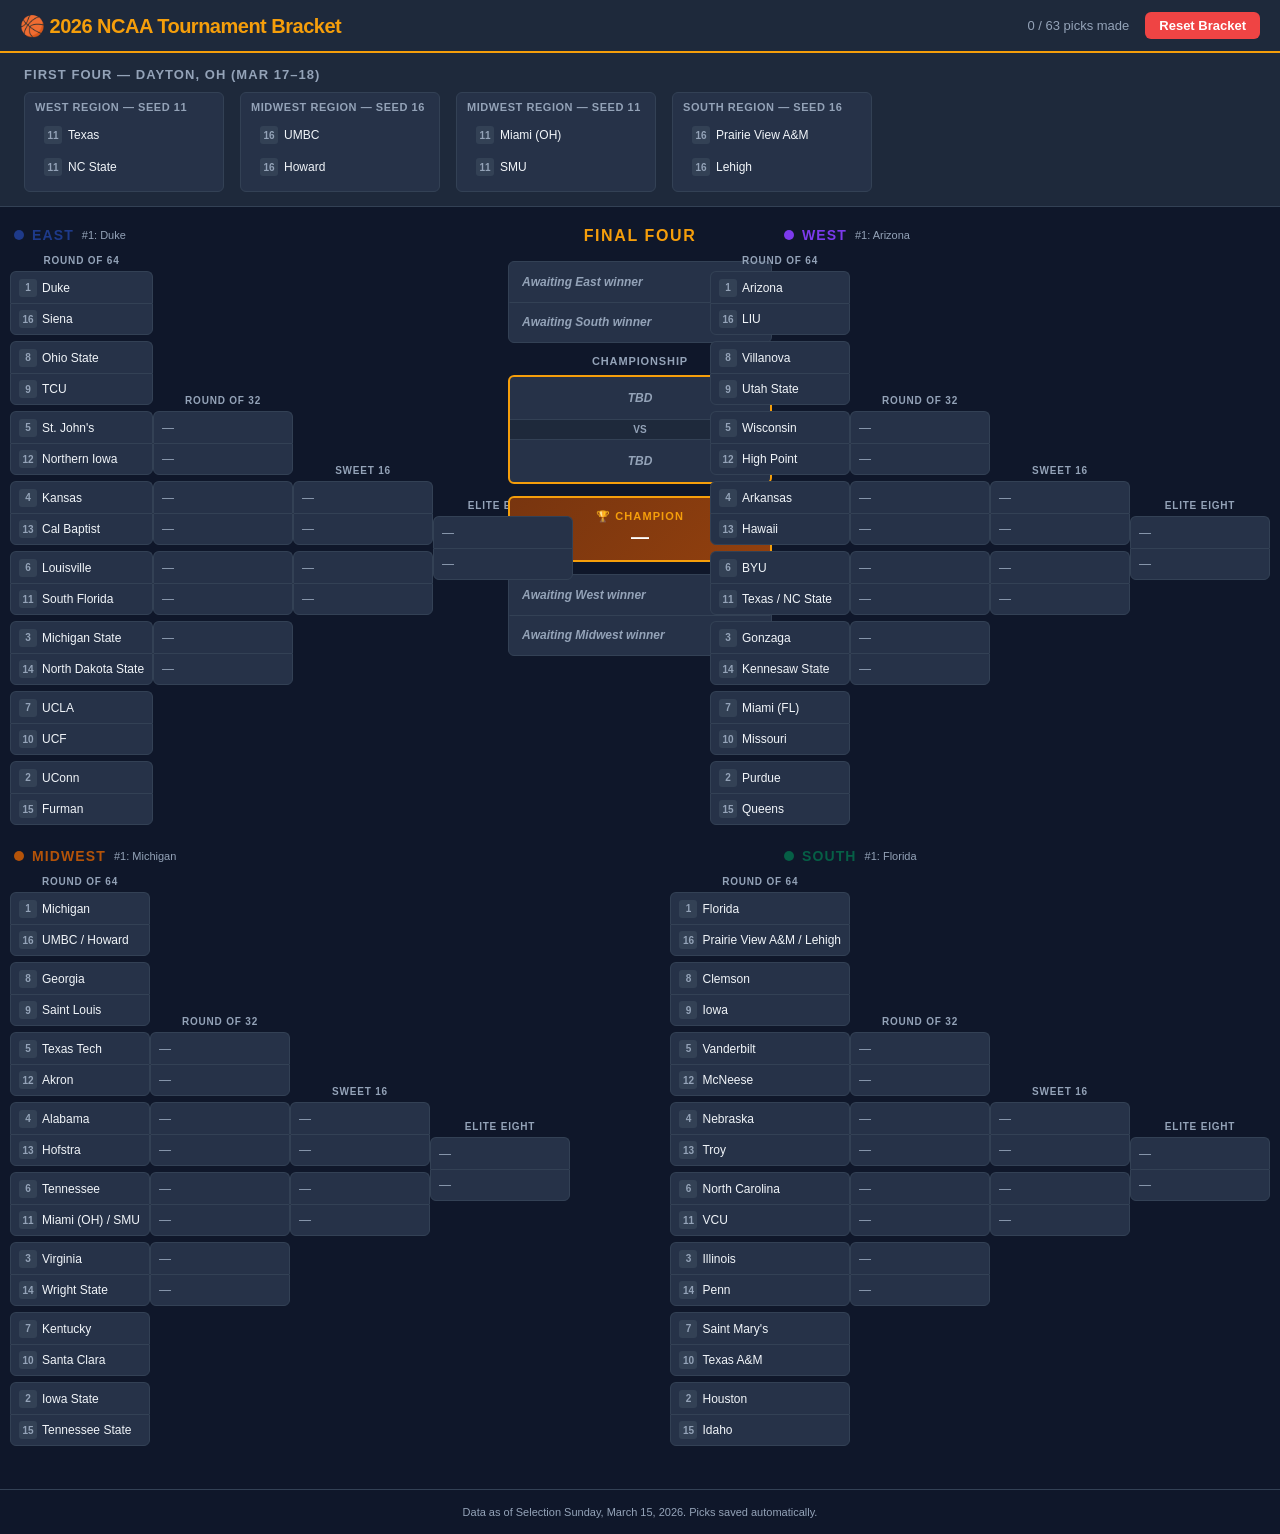
==== index.html @ 2872cae7 "Add 2026 NCAA March Madness bracket web app - data.js: All 68 teams seeded across East/West/Midwest/" ====
<!DOCTYPE html>
<html lang="en">
<head>
  <meta charset="UTF-8" />
  <meta name="viewport" content="width=device-width, initial-scale=1.0" />
  <title>2026 March Madness Bracket</title>
  <link rel="stylesheet" href="styles.css" />
</head>
<body>
  <header>
    <div class="header-inner">
      <h1>🏀 2026 NCAA Tournament Bracket</h1>
      <div class="header-actions">
        <span id="pick-counter">0 / 63 picks made</span>
        <button id="reset-btn" class="btn btn-danger">Reset Bracket</button>
      </div>
    </div>
  </header>

  <!-- First Four -->
  <section id="first-four-section">
    <h2 class="section-title">First Four — Dayton, OH (Mar 17–18)</h2>
    <div id="first-four-games" class="first-four-grid"></div>
  </section>

  <!-- Main Bracket -->
  <main id="bracket-container">
    <!-- Left side: East + Midwest -->
    <div class="bracket-side left-side">
      <div id="region-east" class="region-wrapper"></div>
      <div id="region-midwest" class="region-wrapper"></div>
    </div>

    <!-- Center: Final Four + Championship -->
    <div class="bracket-center">
      <div class="final-four-label">Final Four</div>
      <div class="championship-bracket">
        <div class="semifinal" id="semifinal1">
          <div class="sf-slot" id="sf1-slot1" data-side="1"></div>
          <div class="sf-connector"></div>
          <div class="sf-slot" id="sf1-slot2" data-side="2"></div>
        </div>

        <div class="championship-area">
          <div class="champ-label">Championship</div>
          <div class="champ-game">
            <div class="champ-slot" id="champ-slot1"></div>
            <div class="champ-vs">VS</div>
            <div class="champ-slot" id="champ-slot2"></div>
          </div>
          <div class="champion-display" id="champion-display">
            <div class="champion-label">🏆 Champion</div>
            <div class="champion-name" id="champion-name">—</div>
          </div>
        </div>

        <div class="semifinal" id="semifinal2">
          <div class="sf-slot" id="sf2-slot1" data-side="1"></div>
          <div class="sf-connector"></div>
          <div class="sf-slot" id="sf2-slot2" data-side="2"></div>
        </div>
      </div>
    </div>

    <!-- Right side: West + South -->
    <div class="bracket-side right-side">
      <div id="region-west" class="region-wrapper"></div>
      <div id="region-south" class="region-wrapper"></div>
    </div>
  </main>

  <footer>
    <p>Data as of Selection Sunday, March 15, 2026. Picks saved automatically.</p>
  </footer>

  <script src="data.js"></script>
  <script src="app.js"></script>
</body>
</html>
---- styles.css ----
/* =====================
   Reset & Variables
   ===================== */
*, *::before, *::after { box-sizing: border-box; margin: 0; padding: 0; }

:root {
  --bg: #0f172a;
  --surface: #1e293b;
  --surface2: #263248;
  --border: #334155;
  --text: #f1f5f9;
  --text-muted: #94a3b8;
  --accent: #f59e0b;
  --accent-hover: #fbbf24;
  --danger: #ef4444;
  --success: #22c55e;
  --radius: 6px;
  --team-h: 32px;
  --game-gap: 4px;
}

body {
  font-family: -apple-system, BlinkMacSystemFont, 'Segoe UI', sans-serif;
  background: var(--bg);
  color: var(--text);
  min-height: 100vh;
  font-size: 13px;
}

/* =====================
   Header
   ===================== */
header {
  background: var(--surface);
  border-bottom: 2px solid var(--accent);
  padding: 12px 20px;
  position: sticky;
  top: 0;
  z-index: 100;
}

.header-inner {
  display: flex;
  align-items: center;
  justify-content: space-between;
  max-width: 1800px;
  margin: 0 auto;
}

header h1 {
  font-size: 20px;
  font-weight: 700;
  color: var(--accent);
  letter-spacing: -0.5px;
}

.header-actions {
  display: flex;
  align-items: center;
  gap: 16px;
}

#pick-counter {
  color: var(--text-muted);
  font-size: 13px;
}

.btn {
  padding: 6px 14px;
  border: none;
  border-radius: var(--radius);
  font-size: 13px;
  font-weight: 600;
  cursor: pointer;
  transition: opacity 0.15s;
}
.btn:hover { opacity: 0.85; }
.btn-danger { background: var(--danger); color: #fff; }

/* =====================
   First Four Section
   ===================== */
#first-four-section {
  background: var(--surface);
  border-bottom: 1px solid var(--border);
  padding: 14px 24px;
}

.section-title {
  font-size: 13px;
  font-weight: 700;
  color: var(--text-muted);
  text-transform: uppercase;
  letter-spacing: 0.08em;
  margin-bottom: 10px;
}

.first-four-grid {
  display: flex;
  gap: 16px;
  flex-wrap: wrap;
}

.ff-game {
  background: var(--surface2);
  border: 1px solid var(--border);
  border-radius: var(--radius);
  padding: 8px 10px;
  min-width: 200px;
}

.ff-game-label {
  font-size: 11px;
  color: var(--text-muted);
  margin-bottom: 6px;
  font-weight: 600;
  text-transform: uppercase;
  letter-spacing: 0.05em;
}

.ff-team {
  display: flex;
  align-items: center;
  gap: 6px;
  height: var(--team-h);
  padding: 0 8px;
  border-radius: 4px;
  cursor: pointer;
  transition: background 0.12s;
  border: 1px solid transparent;
}
.ff-team:hover { background: rgba(245,158,11,0.15); border-color: var(--accent); }
.ff-team.picked { background: var(--accent); color: #000; font-weight: 700; }
.ff-team.picked .seed-badge { background: rgba(0,0,0,0.2); color: #000; }

/* =====================
   Main Bracket Layout
   ===================== */
#bracket-container {
  display: flex;
  align-items: flex-start;
  gap: 0;
  padding: 20px 10px;
  overflow-x: auto;
  min-height: calc(100vh - 160px);
}

.bracket-side {
  display: flex;
  flex-direction: column;
  gap: 20px;
  flex: 1;
  min-width: 0;
}

.bracket-side.left-side { align-items: flex-end; }
.bracket-side.right-side { align-items: flex-start; }

/* =====================
   Region
   ===================== */
.region-wrapper {
  width: 100%;
}

.region-header {
  display: flex;
  align-items: center;
  gap: 8px;
  margin-bottom: 10px;
  padding: 0 4px;
}

.region-dot {
  width: 10px;
  height: 10px;
  border-radius: 50%;
}

.region-name {
  font-size: 14px;
  font-weight: 700;
  text-transform: uppercase;
  letter-spacing: 0.08em;
}

.region-seed1 {
  font-size: 11px;
  color: var(--text-muted);
}

/* bracket rounds laid out as columns */
.bracket-rounds {
  display: flex;
  align-items: center;
}

/* For right-side regions, flip the direction */
.right-side .bracket-rounds { flex-direction: row-reverse; }

/* =====================
   Round Column
   ===================== */
.round-col {
  display: flex;
  flex-direction: column;
  justify-content: space-around;
}

.round-label {
  font-size: 10px;
  font-weight: 700;
  color: var(--text-muted);
  text-transform: uppercase;
  letter-spacing: 0.08em;
  text-align: center;
  padding: 2px 4px;
  white-space: nowrap;
}

/* =====================
   Game / Match
   ===================== */
.game {
  display: flex;
  flex-direction: column;
  margin: var(--game-gap) 2px;
  position: relative;
}

.team-slot {
  display: flex;
  align-items: center;
  gap: 5px;
  height: var(--team-h);
  padding: 0 8px;
  background: var(--surface2);
  border: 1px solid var(--border);
  border-radius: 0;
  cursor: default;
  position: relative;
  min-width: 140px;
  max-width: 180px;
  transition: background 0.12s, border-color 0.12s;
  user-select: none;
}

.team-slot:first-child { border-radius: var(--radius) var(--radius) 0 0; border-bottom: none; }
.team-slot:last-child  { border-radius: 0 0 var(--radius) var(--radius); }

.team-slot.clickable {
  cursor: pointer;
}
.team-slot.clickable:hover {
  background: rgba(245,158,11,0.12);
  border-color: var(--accent);
  z-index: 1;
}

.team-slot.picked {
  background: var(--accent);
  border-color: var(--accent-hover);
  color: #000;
  font-weight: 700;
}
.team-slot.picked .seed-badge {
  background: rgba(0,0,0,0.18);
  color: #000;
}

.team-slot.eliminated {
  opacity: 0.4;
}

.team-slot.empty {
  color: var(--text-muted);
  font-style: italic;
  cursor: default;
}

.seed-badge {
  display: inline-flex;
  align-items: center;
  justify-content: center;
  width: 18px;
  height: 18px;
  background: var(--border);
  color: var(--text-muted);
  border-radius: 3px;
  font-size: 10px;
  font-weight: 700;
  flex-shrink: 0;
}

.team-name {
  font-size: 12px;
  white-space: nowrap;
  overflow: hidden;
  text-overflow: ellipsis;
  flex: 1;
}

/* =====================
   Connector lines between rounds
   ===================== */
.connector-col {
  display: flex;
  flex-direction: column;
  justify-content: space-around;
  width: 14px;
  flex-shrink: 0;
}

.connector-pair {
  display: flex;
  flex-direction: column;
  align-items: center;
  flex: 1;
}

/* =====================
   Center: Final Four + Championship
   ===================== */
.bracket-center {
  flex-shrink: 0;
  width: 280px;
  display: flex;
  flex-direction: column;
  align-items: center;
  padding: 0 8px;
}

.final-four-label {
  font-size: 16px;
  font-weight: 800;
  color: var(--accent);
  text-transform: uppercase;
  letter-spacing: 0.1em;
  margin-bottom: 16px;
  text-align: center;
}

.championship-bracket {
  display: flex;
  flex-direction: column;
  align-items: center;
  gap: 12px;
  width: 100%;
}

.semifinal {
  width: 100%;
  background: var(--surface2);
  border: 1px solid var(--border);
  border-radius: var(--radius);
  overflow: hidden;
}

.sf-slot {
  display: flex;
  align-items: center;
  gap: 6px;
  height: 40px;
  padding: 0 12px;
  cursor: pointer;
  border: 1px solid transparent;
  transition: background 0.12s;
  font-size: 13px;
  font-weight: 600;
}
.sf-slot + .sf-slot { border-top: 1px solid var(--border); }
.sf-slot.has-team:hover { background: rgba(245,158,11,0.15); border-color: var(--accent); }
.sf-slot.picked { background: var(--accent); color: #000; font-weight: 700; }
.sf-slot.picked .seed-badge { background: rgba(0,0,0,0.18); color: #000; }
.sf-slot.empty { color: var(--text-muted); font-style: italic; cursor: default; }

.sf-connector {
  height: 1px;
  background: var(--border);
}

.championship-area {
  width: 100%;
  text-align: center;
}

.champ-label {
  font-size: 11px;
  font-weight: 700;
  color: var(--text-muted);
  text-transform: uppercase;
  letter-spacing: 0.08em;
  margin-bottom: 8px;
}

.champ-game {
  background: var(--surface2);
  border: 2px solid var(--accent);
  border-radius: var(--radius);
  overflow: hidden;
}

.champ-slot {
  display: flex;
  align-items: center;
  gap: 6px;
  height: 42px;
  padding: 0 14px;
  cursor: pointer;
  transition: background 0.12s;
  font-size: 13px;
  font-weight: 600;
}
.champ-slot + .champ-slot { border-top: 1px solid var(--border); }
.champ-slot.has-team:hover { background: rgba(245,158,11,0.2); }
.champ-slot.picked { background: var(--accent); color: #000; font-weight: 700; }
.champ-slot.picked .seed-badge { background: rgba(0,0,0,0.18); color: #000; }
.champ-slot.empty { color: var(--text-muted); font-style: italic; cursor: default; }

.champ-vs {
  text-align: center;
  padding: 4px 0;
  font-size: 10px;
  font-weight: 700;
  color: var(--text-muted);
  background: var(--surface);
  border-top: 1px solid var(--border);
  border-bottom: 1px solid var(--border);
}

.champion-display {
  margin-top: 12px;
  padding: 12px;
  background: linear-gradient(135deg, #78350f, #92400e);
  border: 2px solid var(--accent);
  border-radius: var(--radius);
  text-align: center;
}

.champion-label {
  font-size: 11px;
  font-weight: 700;
  color: var(--accent);
  text-transform: uppercase;
  letter-spacing: 0.1em;
  margin-bottom: 4px;
}

.champion-name {
  font-size: 18px;
  font-weight: 800;
  color: #fff;
}

/* =====================
   Footer
   ===================== */
footer {
  text-align: center;
  padding: 16px;
  color: var(--text-muted);
  font-size: 11px;
  border-top: 1px solid var(--border);
  margin-top: 20px;
}

/* =====================
   Responsive
   ===================== */
@media (max-width: 900px) {
  #bracket-container {
    flex-direction: column;
  }
  .bracket-side { align-items: stretch; }
  .bracket-center { width: 100%; }
  .team-slot { min-width: 120px; max-width: 160px; }
}
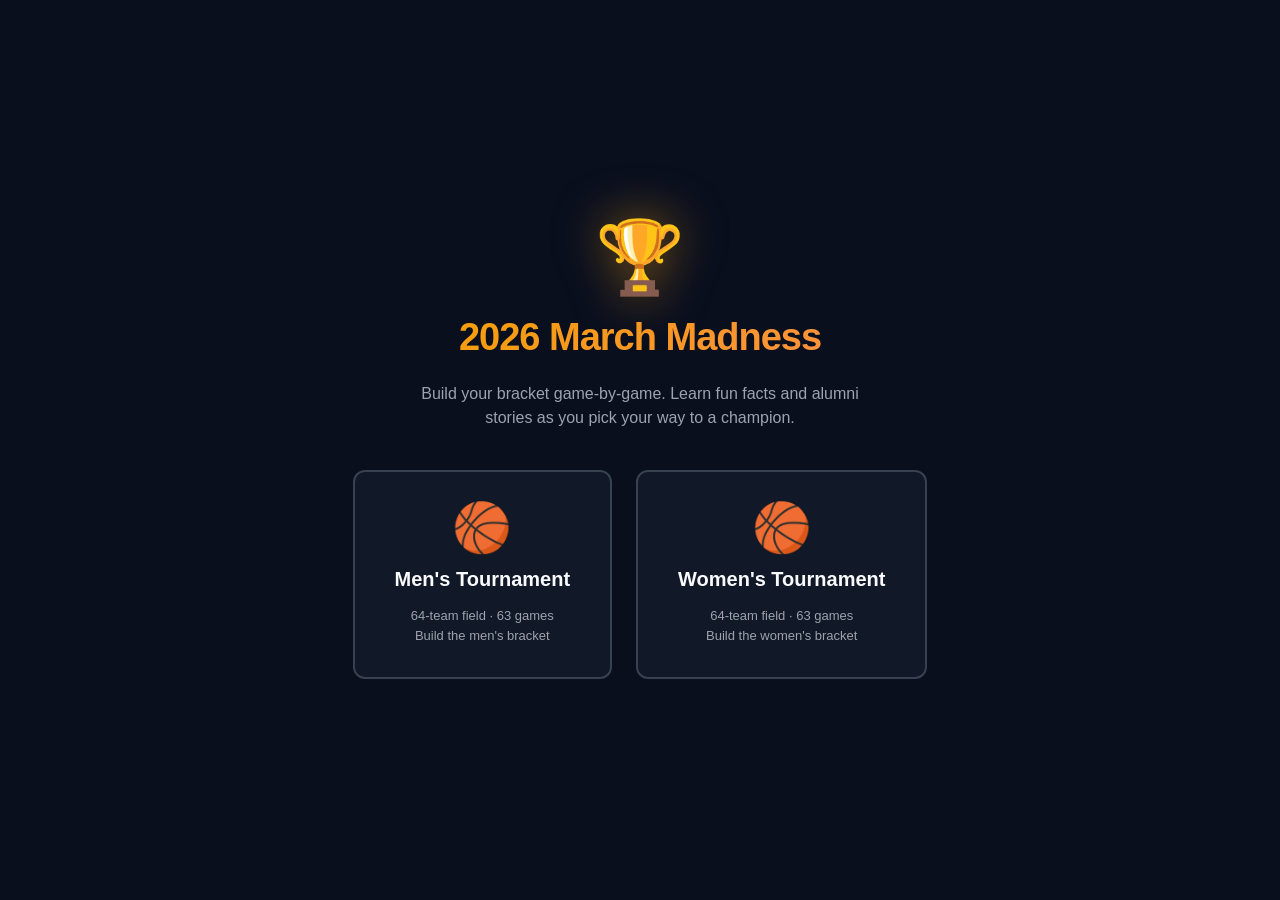
==== commit 60644a6b: "Rebuild as wizard-style bracket builder with school info cards - Replaced static bracket grid with a" ====
--- a/index.html
+++ b/index.html
@@ -3,76 +3,12 @@
 <head>
   <meta charset="UTF-8" />
   <meta name="viewport" content="width=device-width, initial-scale=1.0" />
-  <title>2026 March Madness Bracket</title>
+  <title>2026 March Madness Bracket Builder</title>
   <link rel="stylesheet" href="styles.css" />
 </head>
 <body>
-  <header>
-    <div class="header-inner">
-      <h1>🏀 2026 NCAA Tournament Bracket</h1>
-      <div class="header-actions">
-        <span id="pick-counter">0 / 63 picks made</span>
-        <button id="reset-btn" class="btn btn-danger">Reset Bracket</button>
-      </div>
-    </div>
-  </header>
-
-  <!-- First Four -->
-  <section id="first-four-section">
-    <h2 class="section-title">First Four — Dayton, OH (Mar 17–18)</h2>
-    <div id="first-four-games" class="first-four-grid"></div>
-  </section>
-
-  <!-- Main Bracket -->
-  <main id="bracket-container">
-    <!-- Left side: East + Midwest -->
-    <div class="bracket-side left-side">
-      <div id="region-east" class="region-wrapper"></div>
-      <div id="region-midwest" class="region-wrapper"></div>
-    </div>
-
-    <!-- Center: Final Four + Championship -->
-    <div class="bracket-center">
-      <div class="final-four-label">Final Four</div>
-      <div class="championship-bracket">
-        <div class="semifinal" id="semifinal1">
-          <div class="sf-slot" id="sf1-slot1" data-side="1"></div>
-          <div class="sf-connector"></div>
-          <div class="sf-slot" id="sf1-slot2" data-side="2"></div>
-        </div>
-
-        <div class="championship-area">
-          <div class="champ-label">Championship</div>
-          <div class="champ-game">
-            <div class="champ-slot" id="champ-slot1"></div>
-            <div class="champ-vs">VS</div>
-            <div class="champ-slot" id="champ-slot2"></div>
-          </div>
-          <div class="champion-display" id="champion-display">
-            <div class="champion-label">🏆 Champion</div>
-            <div class="champion-name" id="champion-name">—</div>
-          </div>
-        </div>
-
-        <div class="semifinal" id="semifinal2">
-          <div class="sf-slot" id="sf2-slot1" data-side="1"></div>
-          <div class="sf-connector"></div>
-          <div class="sf-slot" id="sf2-slot2" data-side="2"></div>
-        </div>
-      </div>
-    </div>
-
-    <!-- Right side: West + South -->
-    <div class="bracket-side right-side">
-      <div id="region-west" class="region-wrapper"></div>
-      <div id="region-south" class="region-wrapper"></div>
-    </div>
-  </main>
-
-  <footer>
-    <p>Data as of Selection Sunday, March 15, 2026. Picks saved automatically.</p>
-  </footer>
-
+  <div id="app"></div>
+  <script src="schools.js"></script>
   <script src="data.js"></script>
   <script src="app.js"></script>
 </body>
--- a/styles.css
+++ b/styles.css
@@ -1,477 +1,815 @@
-/* =====================
-   Reset & Variables
-   ===================== */
+/* =====================================================================
+   2026 March Madness Bracket Builder — Wizard UI
+   ===================================================================== */
+
 *, *::before, *::after { box-sizing: border-box; margin: 0; padding: 0; }
 
 :root {
-  --bg: #0f172a;
-  --surface: #1e293b;
-  --surface2: #263248;
-  --border: #334155;
-  --text: #f1f5f9;
-  --text-muted: #94a3b8;
+  --bg: #0a0f1e;
+  --surface: #111827;
+  --surface2: #1f2937;
+  --surface3: #374151;
+  --border: #374151;
+  --text: #f9fafb;
+  --text-muted: #9ca3af;
+  --text-dim: #6b7280;
   --accent: #f59e0b;
-  --accent-hover: #fbbf24;
+  --accent2: #fbbf24;
   --danger: #ef4444;
-  --success: #22c55e;
-  --radius: 6px;
-  --team-h: 32px;
-  --game-gap: 4px;
-}
+  --success: #10b981;
+  --radius: 12px;
+  --radius-sm: 8px;
+}
+
+html, body { height: 100%; }
 
 body {
-  font-family: -apple-system, BlinkMacSystemFont, 'Segoe UI', sans-serif;
+  font-family: -apple-system, BlinkMacSystemFont, 'Segoe UI', Roboto, sans-serif;
   background: var(--bg);
   color: var(--text);
   min-height: 100vh;
-  font-size: 13px;
-}
-
-/* =====================
-   Header
-   ===================== */
-header {
+  font-size: 14px;
+  line-height: 1.5;
+}
+
+#app { min-height: 100vh; display: flex; flex-direction: column; }
+
+/* =====================================================================
+   LANDING SCREEN
+   ===================================================================== */
+
+.landing {
+  flex: 1;
+  display: flex;
+  flex-direction: column;
+  align-items: center;
+  justify-content: center;
+  padding: 32px 20px;
+  text-align: center;
+  gap: 40px;
+}
+
+.landing-hero {
+  display: flex;
+  flex-direction: column;
+  align-items: center;
+  gap: 16px;
+}
+
+.landing-trophy {
+  font-size: 72px;
+  line-height: 1;
+  filter: drop-shadow(0 0 24px rgba(245,158,11,0.5));
+}
+
+.landing-title {
+  font-size: 38px;
+  font-weight: 800;
+  letter-spacing: -1px;
+  background: linear-gradient(135deg, #f59e0b, #fb923c);
+  -webkit-background-clip: text;
+  -webkit-text-fill-color: transparent;
+  background-clip: text;
+}
+
+.landing-subtitle {
+  font-size: 16px;
+  color: var(--text-muted);
+  max-width: 480px;
+}
+
+.tournament-cards {
+  display: flex;
+  gap: 24px;
+  flex-wrap: wrap;
+  justify-content: center;
+}
+
+.tournament-card {
   background: var(--surface);
-  border-bottom: 2px solid var(--accent);
+  border: 2px solid var(--border);
+  border-radius: var(--radius);
+  padding: 32px 40px;
+  cursor: pointer;
+  transition: border-color 0.2s, transform 0.15s, box-shadow 0.2s;
+  min-width: 220px;
+  display: flex;
+  flex-direction: column;
+  align-items: center;
+  gap: 12px;
+}
+
+.tournament-card:hover {
+  border-color: var(--accent);
+  transform: translateY(-4px);
+  box-shadow: 0 16px 48px rgba(245,158,11,0.2);
+}
+
+.tournament-card-icon { font-size: 48px; line-height: 1; }
+.tournament-card-name { font-size: 20px; font-weight: 700; }
+.tournament-card-desc { font-size: 13px; color: var(--text-muted); text-align: center; }
+
+/* =====================================================================
+   WIZARD LAYOUT
+   ===================================================================== */
+
+.wizard {
+  flex: 1;
+  display: flex;
+  flex-direction: column;
+  min-height: 100vh;
+}
+
+/* ── Header ──────────────────────────────────────────────────────────── */
+.wizard-header {
+  background: var(--surface);
+  border-bottom: 1px solid var(--border);
   padding: 12px 20px;
+  display: flex;
+  align-items: center;
+  gap: 16px;
   position: sticky;
   top: 0;
-  z-index: 100;
-}
-
-.header-inner {
-  display: flex;
-  align-items: center;
-  justify-content: space-between;
-  max-width: 1800px;
-  margin: 0 auto;
-}
-
-header h1 {
-  font-size: 20px;
-  font-weight: 700;
-  color: var(--accent);
-  letter-spacing: -0.5px;
-}
-
-.header-actions {
-  display: flex;
-  align-items: center;
-  gap: 16px;
-}
-
-#pick-counter {
-  color: var(--text-muted);
-  font-size: 13px;
-}
-
-.btn {
+  z-index: 50;
+}
+
+.wizard-back-btn {
+  background: var(--surface2);
+  border: 1px solid var(--border);
+  color: var(--text);
   padding: 6px 14px;
-  border: none;
-  border-radius: var(--radius);
+  border-radius: var(--radius-sm);
+  cursor: pointer;
   font-size: 13px;
   font-weight: 600;
-  cursor: pointer;
-  transition: opacity 0.15s;
-}
-.btn:hover { opacity: 0.85; }
-.btn-danger { background: var(--danger); color: #fff; }
-
-/* =====================
-   First Four Section
-   ===================== */
-#first-four-section {
-  background: var(--surface);
-  border-bottom: 1px solid var(--border);
-  padding: 14px 24px;
-}
-
-.section-title {
-  font-size: 13px;
-  font-weight: 700;
-  color: var(--text-muted);
-  text-transform: uppercase;
-  letter-spacing: 0.08em;
-  margin-bottom: 10px;
-}
-
-.first-four-grid {
-  display: flex;
-  gap: 16px;
-  flex-wrap: wrap;
-}
-
-.ff-game {
-  background: var(--surface2);
-  border: 1px solid var(--border);
-  border-radius: var(--radius);
-  padding: 8px 10px;
-  min-width: 200px;
-}
-
-.ff-game-label {
-  font-size: 11px;
-  color: var(--text-muted);
-  margin-bottom: 6px;
-  font-weight: 600;
-  text-transform: uppercase;
-  letter-spacing: 0.05em;
-}
-
-.ff-team {
-  display: flex;
-  align-items: center;
-  gap: 6px;
-  height: var(--team-h);
-  padding: 0 8px;
-  border-radius: 4px;
-  cursor: pointer;
-  transition: background 0.12s;
-  border: 1px solid transparent;
-}
-.ff-team:hover { background: rgba(245,158,11,0.15); border-color: var(--accent); }
-.ff-team.picked { background: var(--accent); color: #000; font-weight: 700; }
-.ff-team.picked .seed-badge { background: rgba(0,0,0,0.2); color: #000; }
-
-/* =====================
-   Main Bracket Layout
-   ===================== */
-#bracket-container {
-  display: flex;
-  align-items: flex-start;
-  gap: 0;
-  padding: 20px 10px;
-  overflow-x: auto;
-  min-height: calc(100vh - 160px);
-}
-
-.bracket-side {
-  display: flex;
-  flex-direction: column;
-  gap: 20px;
-  flex: 1;
-  min-width: 0;
-}
-
-.bracket-side.left-side { align-items: flex-end; }
-.bracket-side.right-side { align-items: flex-start; }
-
-/* =====================
-   Region
-   ===================== */
-.region-wrapper {
-  width: 100%;
-}
-
-.region-header {
-  display: flex;
-  align-items: center;
-  gap: 8px;
-  margin-bottom: 10px;
-  padding: 0 4px;
-}
-
-.region-dot {
-  width: 10px;
-  height: 10px;
-  border-radius: 50%;
-}
-
-.region-name {
+  transition: background 0.15s;
+  white-space: nowrap;
+}
+.wizard-back-btn:hover { background: var(--surface3); }
+.wizard-back-btn:disabled { opacity: 0.3; cursor: default; }
+
+.wizard-title {
   font-size: 14px;
   font-weight: 700;
-  text-transform: uppercase;
-  letter-spacing: 0.08em;
-}
-
-.region-seed1 {
-  font-size: 11px;
-  color: var(--text-muted);
-}
-
-/* bracket rounds laid out as columns */
-.bracket-rounds {
-  display: flex;
-  align-items: center;
-}
-
-/* For right-side regions, flip the direction */
-.right-side .bracket-rounds { flex-direction: row-reverse; }
-
-/* =====================
-   Round Column
-   ===================== */
-.round-col {
-  display: flex;
-  flex-direction: column;
-  justify-content: space-around;
-}
-
-.round-label {
-  font-size: 10px;
-  font-weight: 700;
-  color: var(--text-muted);
-  text-transform: uppercase;
-  letter-spacing: 0.08em;
-  text-align: center;
-  padding: 2px 4px;
-  white-space: nowrap;
-}
-
-/* =====================
-   Game / Match
-   ===================== */
-.game {
-  display: flex;
-  flex-direction: column;
-  margin: var(--game-gap) 2px;
-  position: relative;
-}
-
-.team-slot {
-  display: flex;
-  align-items: center;
-  gap: 5px;
-  height: var(--team-h);
-  padding: 0 8px;
-  background: var(--surface2);
-  border: 1px solid var(--border);
-  border-radius: 0;
-  cursor: default;
-  position: relative;
-  min-width: 140px;
-  max-width: 180px;
-  transition: background 0.12s, border-color 0.12s;
-  user-select: none;
-}
-
-.team-slot:first-child { border-radius: var(--radius) var(--radius) 0 0; border-bottom: none; }
-.team-slot:last-child  { border-radius: 0 0 var(--radius) var(--radius); }
-
-.team-slot.clickable {
-  cursor: pointer;
-}
-.team-slot.clickable:hover {
-  background: rgba(245,158,11,0.12);
-  border-color: var(--accent);
-  z-index: 1;
-}
-
-.team-slot.picked {
-  background: var(--accent);
-  border-color: var(--accent-hover);
-  color: #000;
-  font-weight: 700;
-}
-.team-slot.picked .seed-badge {
-  background: rgba(0,0,0,0.18);
-  color: #000;
-}
-
-.team-slot.eliminated {
-  opacity: 0.4;
-}
-
-.team-slot.empty {
-  color: var(--text-muted);
-  font-style: italic;
-  cursor: default;
-}
-
-.seed-badge {
-  display: inline-flex;
-  align-items: center;
-  justify-content: center;
-  width: 18px;
-  height: 18px;
-  background: var(--border);
-  color: var(--text-muted);
-  border-radius: 3px;
-  font-size: 10px;
-  font-weight: 700;
-  flex-shrink: 0;
-}
-
-.team-name {
-  font-size: 12px;
+  color: var(--accent);
+  flex: 1;
+  text-align: center;
   white-space: nowrap;
   overflow: hidden;
   text-overflow: ellipsis;
-  flex: 1;
-}
-
-/* =====================
-   Connector lines between rounds
-   ===================== */
-.connector-col {
-  display: flex;
-  flex-direction: column;
-  justify-content: space-around;
-  width: 14px;
+}
+
+.wizard-progress-wrap {
+  display: flex;
+  align-items: center;
+  gap: 8px;
   flex-shrink: 0;
 }
 
-.connector-pair {
-  display: flex;
-  flex-direction: column;
-  align-items: center;
-  flex: 1;
-}
-
-/* =====================
-   Center: Final Four + Championship
-   ===================== */
-.bracket-center {
+.wizard-progress-bar {
+  width: 120px;
+  height: 6px;
+  background: var(--surface3);
+  border-radius: 3px;
+  overflow: hidden;
+}
+
+.wizard-progress-fill {
+  height: 100%;
+  background: var(--accent);
+  border-radius: 3px;
+  transition: width 0.3s ease;
+}
+
+.wizard-progress-text {
+  font-size: 11px;
+  color: var(--text-muted);
+  white-space: nowrap;
+}
+
+/* ── Round Banner ────────────────────────────────────────────────────── */
+.round-banner {
+  background: linear-gradient(135deg, var(--surface), var(--surface2));
+  border-bottom: 2px solid var(--accent);
+  padding: 10px 20px;
+  text-align: center;
+}
+
+.round-banner-label {
+  font-size: 11px;
+  font-weight: 700;
+  text-transform: uppercase;
+  letter-spacing: 0.12em;
+  color: var(--text-muted);
+}
+
+.round-banner-title {
+  font-size: 18px;
+  font-weight: 800;
+  color: var(--accent);
+}
+
+.round-banner-subtitle {
+  font-size: 12px;
+  color: var(--text-muted);
+  margin-top: 2px;
+}
+
+/* ── Game Stage ──────────────────────────────────────────────────────── */
+.game-stage {
+  flex: 1;
+  display: flex;
+  flex-direction: column;
+  align-items: center;
+  padding: 24px 16px 40px;
+  gap: 20px;
+}
+
+.vs-divider {
+  font-size: 20px;
+  font-weight: 900;
+  color: var(--text-dim);
+  letter-spacing: 2px;
   flex-shrink: 0;
-  width: 280px;
-  display: flex;
-  flex-direction: column;
-  align-items: center;
-  padding: 0 8px;
-}
-
-.final-four-label {
-  font-size: 16px;
+}
+
+.matchup-row {
+  display: flex;
+  align-items: stretch;
+  gap: 16px;
+  width: 100%;
+  max-width: 900px;
+}
+
+/* ── Team Card ───────────────────────────────────────────────────────── */
+.team-card {
+  flex: 1;
+  border-radius: var(--radius);
+  overflow: hidden;
+  cursor: pointer;
+  border: 3px solid transparent;
+  transition: transform 0.18s, box-shadow 0.18s, border-color 0.18s;
+  position: relative;
+  display: flex;
+  flex-direction: column;
+}
+
+.team-card:hover {
+  transform: translateY(-6px);
+  box-shadow: 0 20px 60px rgba(0,0,0,0.5);
+  border-color: rgba(255,255,255,0.3);
+}
+
+.team-card.selected {
+  border-color: var(--accent);
+  box-shadow: 0 0 0 4px rgba(245,158,11,0.3), 0 20px 60px rgba(0,0,0,0.5);
+  transform: translateY(-4px);
+}
+
+.team-card.selected .team-card-banner::after {
+  content: '✓ PICKED';
+  position: absolute;
+  top: 12px;
+  right: 12px;
+  background: var(--accent);
+  color: #000;
+  font-size: 10px;
+  font-weight: 900;
+  letter-spacing: 0.08em;
+  padding: 3px 8px;
+  border-radius: 4px;
+}
+
+/* Banner (colored top section) */
+.team-card-banner {
+  padding: 24px 20px 16px;
+  position: relative;
+  display: flex;
+  flex-direction: column;
+  align-items: center;
+  gap: 8px;
+}
+
+.team-card-seed {
+  position: absolute;
+  top: 12px;
+  left: 12px;
+  width: 28px;
+  height: 28px;
+  background: rgba(0,0,0,0.35);
+  border-radius: 50%;
+  display: flex;
+  align-items: center;
+  justify-content: center;
+  font-size: 12px;
+  font-weight: 900;
+  color: #fff;
+}
+
+.team-card-mascot-wrap {
+  width: 80px;
+  height: 80px;
+  border-radius: 50%;
+  background: rgba(255,255,255,0.12);
+  display: flex;
+  align-items: center;
+  justify-content: center;
+  font-size: 44px;
+  line-height: 1;
+  position: relative;
+  overflow: hidden;
+  flex-shrink: 0;
+}
+
+.team-card-mascot-img {
+  width: 100%;
+  height: 100%;
+  object-fit: contain;
+  position: absolute;
+  inset: 0;
+}
+
+.team-card-name {
+  font-size: 20px;
   font-weight: 800;
-  color: var(--accent);
+  color: #fff;
+  text-align: center;
+  text-shadow: 0 2px 8px rgba(0,0,0,0.5);
+}
+
+.team-card-mascot-name {
+  font-size: 13px;
+  color: rgba(255,255,255,0.75);
+  text-align: center;
+}
+
+.team-card-city {
+  font-size: 12px;
+  color: rgba(255,255,255,0.6);
+  text-align: center;
+}
+
+/* Card Body (dark info section) */
+.team-card-body {
+  background: var(--surface);
+  flex: 1;
+  padding: 16px;
+  display: flex;
+  flex-direction: column;
+  gap: 14px;
+}
+
+.team-card-section-title {
+  font-size: 10px;
+  font-weight: 700;
   text-transform: uppercase;
   letter-spacing: 0.1em;
-  margin-bottom: 16px;
-  text-align: center;
-}
-
-.championship-bracket {
-  display: flex;
-  flex-direction: column;
-  align-items: center;
+  color: var(--text-dim);
+  margin-bottom: 6px;
+}
+
+.team-card-facts {
+  display: flex;
+  flex-direction: column;
+  gap: 6px;
+}
+
+.team-card-fact {
+  font-size: 12px;
+  color: var(--text-muted);
+  display: flex;
+  gap: 6px;
+  line-height: 1.4;
+}
+
+.team-card-fact::before {
+  content: '•';
+  color: var(--accent);
+  flex-shrink: 0;
+  margin-top: 1px;
+}
+
+.team-card-alumni {
+  display: flex;
+  flex-direction: column;
+  gap: 5px;
+}
+
+.team-card-alum {
+  font-size: 12px;
+  color: var(--text-muted);
+  display: flex;
+  gap: 6px;
+  line-height: 1.4;
+}
+
+.team-card-alum::before {
+  content: '★';
+  color: var(--accent);
+  font-size: 10px;
+  flex-shrink: 0;
+  margin-top: 2px;
+}
+
+/* Hover prompt */
+.team-card-pick-prompt {
+  background: rgba(245,158,11,0.1);
+  border-top: 1px solid rgba(245,158,11,0.3);
+  padding: 10px;
+  text-align: center;
+  font-size: 12px;
+  font-weight: 700;
+  color: var(--accent);
+  letter-spacing: 0.05em;
+  opacity: 0;
+  transition: opacity 0.15s;
+}
+
+.team-card:hover .team-card-pick-prompt { opacity: 1; }
+.team-card.selected .team-card-pick-prompt {
+  opacity: 1;
+  background: rgba(245,158,11,0.2);
+  color: var(--accent2);
+}
+
+/* ── First Four Note ─────────────────────────────────────────────────── */
+.first-four-note {
+  background: rgba(245,158,11,0.08);
+  border: 1px solid rgba(245,158,11,0.2);
+  border-radius: var(--radius-sm);
+  padding: 8px 16px;
+  font-size: 12px;
+  color: var(--accent);
+  text-align: center;
+  max-width: 500px;
+}
+
+/* ── Navigation Buttons ──────────────────────────────────────────────── */
+.wizard-nav {
+  display: flex;
   gap: 12px;
+  align-items: center;
+  padding: 0 16px;
+  max-width: 900px;
   width: 100%;
 }
 
-.semifinal {
+.wizard-nav-btn {
+  flex: 1;
+  padding: 14px;
+  border-radius: var(--radius-sm);
+  font-size: 15px;
+  font-weight: 700;
+  cursor: pointer;
+  border: none;
+  transition: opacity 0.15s, transform 0.1s;
+}
+
+.wizard-nav-btn:active { transform: scale(0.97); }
+.wizard-nav-btn:disabled { opacity: 0.35; cursor: default; transform: none; }
+
+.wizard-nav-btn.primary {
+  background: var(--accent);
+  color: #000;
+}
+.wizard-nav-btn.primary:hover:not(:disabled) { background: var(--accent2); }
+
+.wizard-nav-btn.secondary {
+  background: var(--surface2);
+  color: var(--text);
+  border: 1px solid var(--border);
+}
+.wizard-nav-btn.secondary:hover:not(:disabled) { background: var(--surface3); }
+
+/* =====================================================================
+   FINAL FOUR / CHAMPIONSHIP SCREENS
+   ===================================================================== */
+
+.ff-stage {
+  flex: 1;
+  display: flex;
+  flex-direction: column;
+  align-items: center;
+  padding: 24px 16px 40px;
+  gap: 20px;
+}
+
+.ff-matchup-label {
+  font-size: 13px;
+  color: var(--text-muted);
+  font-weight: 600;
+  text-align: center;
+}
+
+/* =====================================================================
+   SCORE PREDICTION SCREEN
+   ===================================================================== */
+
+.score-stage {
+  flex: 1;
+  display: flex;
+  flex-direction: column;
+  align-items: center;
+  justify-content: center;
+  padding: 32px 20px;
+  gap: 28px;
+  text-align: center;
+}
+
+.score-champion-display {
+  display: flex;
+  flex-direction: column;
+  align-items: center;
+  gap: 10px;
+}
+
+.score-trophy { font-size: 56px; line-height: 1; }
+
+.score-champion-name {
+  font-size: 28px;
+  font-weight: 800;
+  color: var(--accent);
+}
+
+.score-desc {
+  font-size: 15px;
+  color: var(--text-muted);
+  max-width: 400px;
+}
+
+.score-inputs {
+  display: flex;
+  align-items: center;
+  gap: 16px;
+  flex-wrap: wrap;
+  justify-content: center;
+}
+
+.score-team-box {
+  display: flex;
+  flex-direction: column;
+  align-items: center;
+  gap: 8px;
+}
+
+.score-team-label {
+  font-size: 13px;
+  color: var(--text-muted);
+  font-weight: 600;
+  text-align: center;
+  max-width: 120px;
+}
+
+.score-input {
+  width: 90px;
+  height: 64px;
+  font-size: 32px;
+  font-weight: 800;
+  text-align: center;
+  background: var(--surface2);
+  border: 2px solid var(--border);
+  border-radius: var(--radius-sm);
+  color: var(--text);
+  outline: none;
+  transition: border-color 0.15s;
+}
+.score-input:focus { border-color: var(--accent); }
+
+.score-dash {
+  font-size: 28px;
+  font-weight: 900;
+  color: var(--text-dim);
+}
+
+/* =====================================================================
+   REVIEW SCREEN
+   ===================================================================== */
+
+.review-stage {
+  flex: 1;
+  padding: 24px 20px 60px;
+  display: flex;
+  flex-direction: column;
+  gap: 24px;
+  max-width: 800px;
+  margin: 0 auto;
   width: 100%;
-  background: var(--surface2);
+}
+
+.review-title {
+  font-size: 26px;
+  font-weight: 800;
+  text-align: center;
+  color: var(--accent);
+}
+
+.review-subtitle {
+  text-align: center;
+  color: var(--text-muted);
+  font-size: 14px;
+  margin-top: -16px;
+}
+
+.review-champ-box {
+  background: linear-gradient(135deg, #78350f, #92400e);
+  border: 2px solid var(--accent);
+  border-radius: var(--radius);
+  padding: 24px;
+  text-align: center;
+  display: flex;
+  flex-direction: column;
+  align-items: center;
+  gap: 8px;
+}
+
+.review-champ-label {
+  font-size: 11px;
+  font-weight: 700;
+  letter-spacing: 0.12em;
+  text-transform: uppercase;
+  color: var(--accent);
+}
+
+.review-champ-name {
+  font-size: 32px;
+  font-weight: 900;
+  color: #fff;
+}
+
+.review-champ-score {
+  font-size: 14px;
+  color: rgba(255,255,255,0.7);
+}
+
+.review-section {
+  background: var(--surface);
   border: 1px solid var(--border);
   border-radius: var(--radius);
   overflow: hidden;
 }
 
-.sf-slot {
-  display: flex;
-  align-items: center;
+.review-section-header {
+  padding: 12px 16px;
+  font-size: 12px;
+  font-weight: 700;
+  text-transform: uppercase;
+  letter-spacing: 0.1em;
+  color: var(--text-muted);
+  border-bottom: 1px solid var(--border);
+  display: flex;
+  align-items: center;
+  gap: 8px;
+}
+
+.review-region-dot {
+  width: 8px;
+  height: 8px;
+  border-radius: 50%;
+  flex-shrink: 0;
+}
+
+.review-path {
+  padding: 12px 16px;
+  display: flex;
+  flex-direction: column;
   gap: 6px;
-  height: 40px;
-  padding: 0 12px;
-  cursor: pointer;
-  border: 1px solid transparent;
-  transition: background 0.12s;
+}
+
+.review-path-round {
+  display: flex;
+  align-items: baseline;
+  gap: 10px;
   font-size: 13px;
-  font-weight: 600;
-}
-.sf-slot + .sf-slot { border-top: 1px solid var(--border); }
-.sf-slot.has-team:hover { background: rgba(245,158,11,0.15); border-color: var(--accent); }
-.sf-slot.picked { background: var(--accent); color: #000; font-weight: 700; }
-.sf-slot.picked .seed-badge { background: rgba(0,0,0,0.18); color: #000; }
-.sf-slot.empty { color: var(--text-muted); font-style: italic; cursor: default; }
-
-.sf-connector {
-  height: 1px;
-  background: var(--border);
-}
-
-.championship-area {
-  width: 100%;
-  text-align: center;
-}
-
-.champ-label {
-  font-size: 11px;
-  font-weight: 700;
-  color: var(--text-muted);
+}
+
+.review-path-round-label {
+  font-size: 10px;
+  font-weight: 700;
+  letter-spacing: 0.08em;
+  text-transform: uppercase;
+  color: var(--text-dim);
+  width: 80px;
+  flex-shrink: 0;
+}
+
+.review-path-winners {
+  display: flex;
+  flex-wrap: wrap;
+  gap: 6px;
+}
+
+.review-winner-tag {
+  background: var(--surface2);
+  border: 1px solid var(--border);
+  border-radius: 4px;
+  padding: 3px 8px;
+  font-size: 12px;
+  color: var(--text);
+}
+
+.review-winner-tag.champion-tag {
+  background: rgba(245,158,11,0.15);
+  border-color: var(--accent);
+  color: var(--accent);
+  font-weight: 700;
+}
+
+.review-final-four {
+  padding: 12px 16px;
+  display: flex;
+  flex-direction: column;
+  gap: 10px;
+}
+
+.review-ff-game {
+  display: flex;
+  flex-direction: column;
+  gap: 4px;
+}
+
+.review-ff-label {
+  font-size: 10px;
+  font-weight: 700;
   text-transform: uppercase;
   letter-spacing: 0.08em;
-  margin-bottom: 8px;
-}
-
-.champ-game {
+  color: var(--text-dim);
+}
+
+.review-ff-result {
+  font-size: 14px;
+  font-weight: 600;
+}
+
+.review-ff-winner { color: var(--accent); }
+.review-ff-loser  { color: var(--text-muted); }
+
+.review-actions {
+  display: flex;
+  gap: 12px;
+  flex-wrap: wrap;
+}
+
+.review-action-btn {
+  flex: 1;
+  min-width: 140px;
+  padding: 14px;
+  border-radius: var(--radius-sm);
+  font-size: 14px;
+  font-weight: 700;
+  cursor: pointer;
+  border: none;
+  transition: opacity 0.15s;
+  text-align: center;
+}
+.review-action-btn:hover { opacity: 0.85; }
+.review-action-btn.primary { background: var(--accent); color: #000; }
+.review-action-btn.secondary { background: var(--surface2); color: var(--text); border: 1px solid var(--border); }
+
+/* =====================================================================
+   SHARED UTILITIES
+   ===================================================================== */
+
+.tbd-placeholder {
   background: var(--surface2);
-  border: 2px solid var(--accent);
+  border: 2px dashed var(--border);
   border-radius: var(--radius);
-  overflow: hidden;
-}
-
-.champ-slot {
-  display: flex;
-  align-items: center;
-  gap: 6px;
-  height: 42px;
-  padding: 0 14px;
-  cursor: pointer;
-  transition: background 0.12s;
-  font-size: 13px;
-  font-weight: 600;
-}
-.champ-slot + .champ-slot { border-top: 1px solid var(--border); }
-.champ-slot.has-team:hover { background: rgba(245,158,11,0.2); }
-.champ-slot.picked { background: var(--accent); color: #000; font-weight: 700; }
-.champ-slot.picked .seed-badge { background: rgba(0,0,0,0.18); color: #000; }
-.champ-slot.empty { color: var(--text-muted); font-style: italic; cursor: default; }
-
-.champ-vs {
-  text-align: center;
-  padding: 4px 0;
-  font-size: 10px;
-  font-weight: 700;
-  color: var(--text-muted);
-  background: var(--surface);
-  border-top: 1px solid var(--border);
-  border-bottom: 1px solid var(--border);
-}
-
-.champion-display {
-  margin-top: 12px;
-  padding: 12px;
-  background: linear-gradient(135deg, #78350f, #92400e);
-  border: 2px solid var(--accent);
-  border-radius: var(--radius);
-  text-align: center;
-}
-
-.champion-label {
-  font-size: 11px;
-  font-weight: 700;
-  color: var(--accent);
-  text-transform: uppercase;
-  letter-spacing: 0.1em;
-  margin-bottom: 4px;
-}
-
-.champion-name {
-  font-size: 18px;
-  font-weight: 800;
-  color: #fff;
-}
-
-/* =====================
-   Footer
-   ===================== */
-footer {
-  text-align: center;
-  padding: 16px;
-  color: var(--text-muted);
-  font-size: 11px;
-  border-top: 1px solid var(--border);
-  margin-top: 20px;
-}
-
-/* =====================
-   Responsive
-   ===================== */
-@media (max-width: 900px) {
-  #bracket-container {
+  display: flex;
+  flex-direction: column;
+  align-items: center;
+  justify-content: center;
+  padding: 40px 20px;
+  gap: 8px;
+  flex: 1;
+  color: var(--text-dim);
+}
+
+.tbd-placeholder-icon { font-size: 32px; }
+.tbd-placeholder-text { font-size: 14px; font-weight: 600; }
+.tbd-placeholder-sub  { font-size: 12px; text-align: center; }
+
+/* =====================================================================
+   RESPONSIVE
+   ===================================================================== */
+
+@media (max-width: 640px) {
+  .matchup-row {
     flex-direction: column;
+    max-width: 400px;
   }
-  .bracket-side { align-items: stretch; }
-  .bracket-center { width: 100%; }
-  .team-slot { min-width: 120px; max-width: 160px; }
-}
+
+  .vs-divider {
+    align-self: center;
+  }
+
+  .landing-title { font-size: 28px; }
+  .tournament-cards { gap: 16px; }
+  .tournament-card { padding: 24px 28px; min-width: 160px; }
+
+  .wizard-header { flex-wrap: wrap; gap: 8px; }
+  .wizard-progress-wrap { width: 100%; }
+  .wizard-progress-bar { flex: 1; }
+
+  .team-card-name { font-size: 17px; }
+  .score-input { width: 76px; height: 56px; font-size: 26px; }
+  .review-champ-name { font-size: 24px; }
+}
